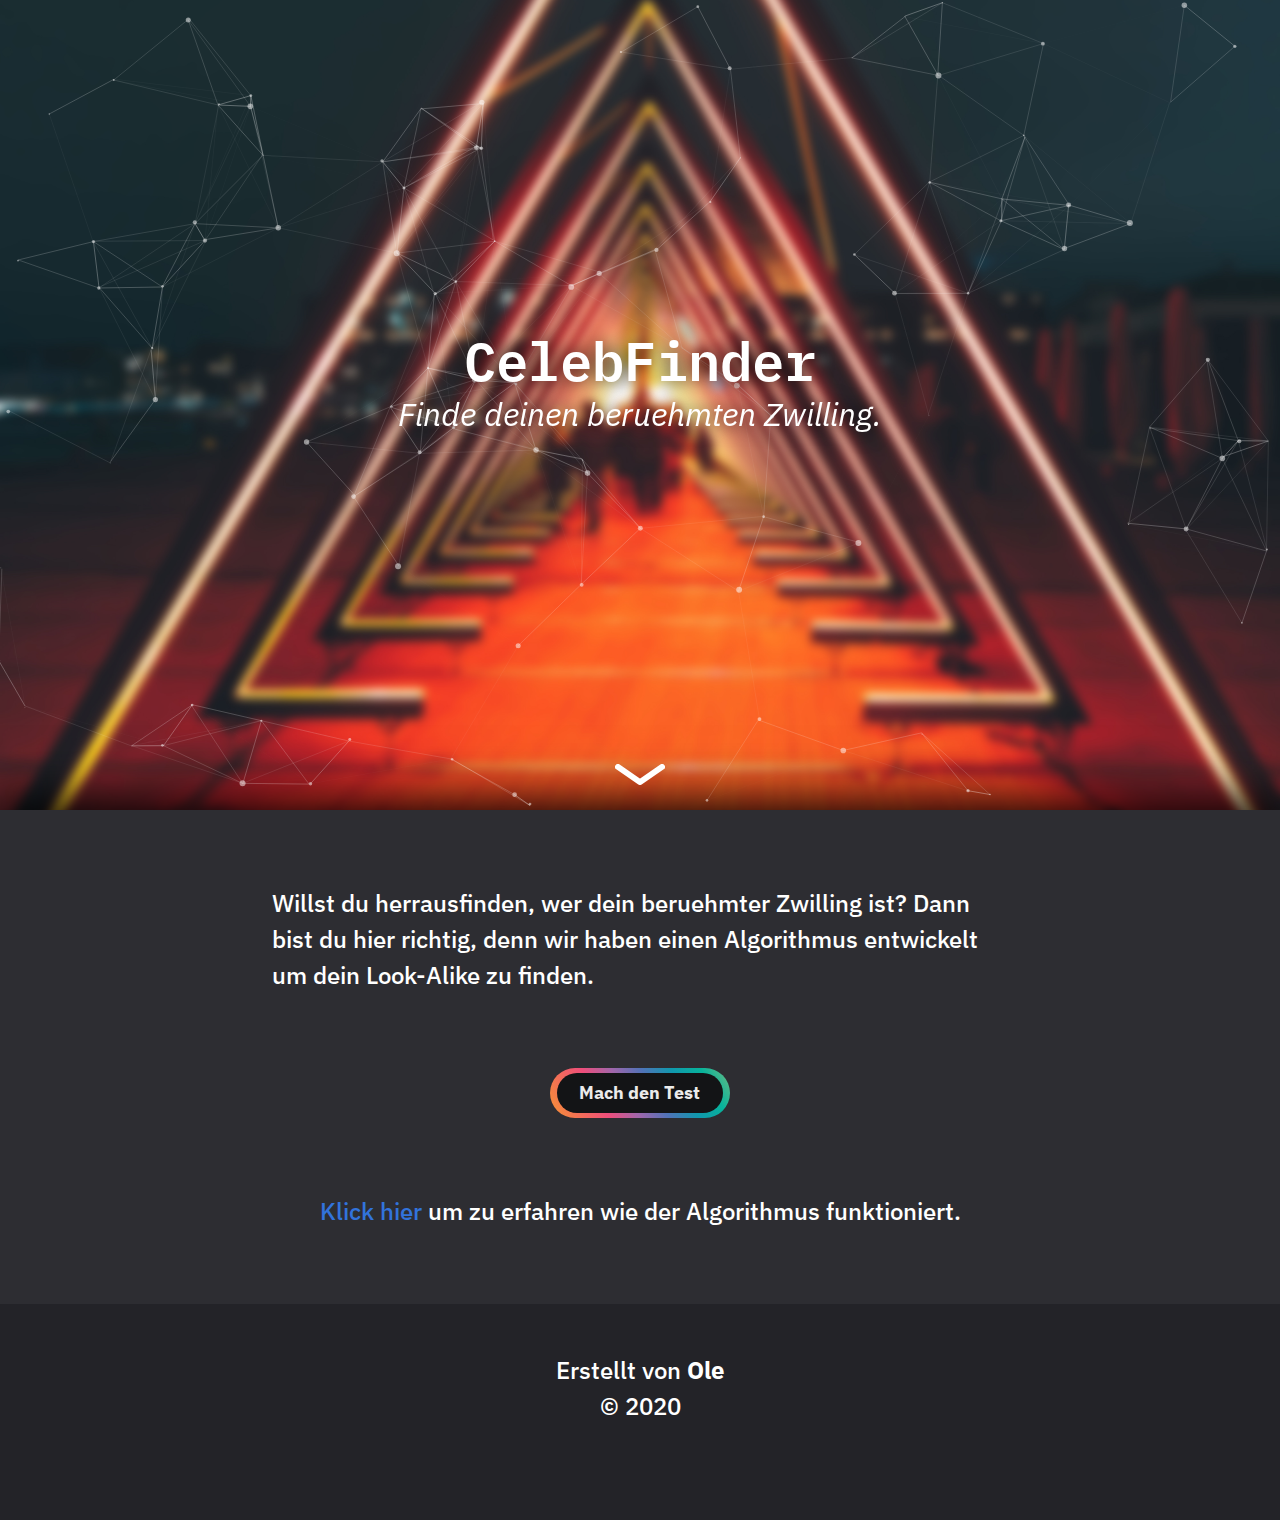
==== index.html @ ffbeaa55 "Initial commit" ====
<!DOCTYPE html>
<html lang="en">
<head>
    <meta charset="UTF-8">
    <meta name="viewport" content="width=device-width, initial-scale=1.0">
    <title>CelebFinder</title>

    <link rel="stylesheet" href="css/lib/bulma.min.css">
    <link rel="stylesheet" href="css/lib/dark.min.css">
    <link rel="stylesheet" href="css/header.css">
    <link rel="stylesheet" href="css/main.css">
    <link rel="stylesheet" href="css/button.css">
</head>
<body>
    <div class="container-header">
        <div class="particles" id="particles"></div>

        <div class="header has-text-centered">
            <h1 class="title">CelebFinder</h1>
            <h2 class="subtitle">Finde deinen beruehmten Zwilling.</h2>
        </div>

        <img class="arrow" src="img/arrow.svg" width="50px">
    </div>

    <a id="main"></a>
    <div class="main">
        <div class="container is-fluid">

            <p>
                Willst du herrausfinden, wer dein beruehmter Zwilling ist?
                Dann bist du hier richtig, denn wir haben einen Algorithmus entwickelt um dein Look-Alike zu finden.
                <!-- TODO: mehr Text schreiben -->
            </p>

            <div class="button-container">
                <a href="test.html#main">
                    <div class="fancy-button machdentest"></div>
                </a>
            </div>

            <p style="text-align: center;">
                <a href="about.html#main">Klick hier</a> um zu erfahren wie der Algorithmus funktioniert.
            </p>

        </div>


    </div>

    <div class="footer">
        <div class="content has-text-centered">
            Erstellt von <b>Ole</b><br>
            &#169; 2020
        </div>
    </div>

    <script src="js/lib/jquery.min.js"></script>
    <script src="js/lib/seedrandom.min.js"></script>
    <script src="js/lib/sweetalert2.min.js"></script>
    <script src="js/lib/particles.min.js"></script>
    <script src="js/lib/granim.min.js"></script>
    <script src="js/app.js"></script>
</body>
</html>
---- css/lib/dark.min.css ----
.swal2-popup.swal2-toast{flex-direction:row;align-items:center;width:auto;padding:.625em;overflow-y:hidden;background:#19191a;box-shadow:0 0 .625em #d9d9d9}.swal2-popup.swal2-toast .swal2-header{flex-direction:row}.swal2-popup.swal2-toast .swal2-title{flex-grow:1;justify-content:flex-start;margin:0 .6em;font-size:1em}.swal2-popup.swal2-toast .swal2-footer{margin:.5em 0 0;padding:.5em 0 0;font-size:.8em}.swal2-popup.swal2-toast .swal2-close{position:static;width:.8em;height:.8em;line-height:.8}.swal2-popup.swal2-toast .swal2-content{justify-content:flex-start;font-size:1em}.swal2-popup.swal2-toast .swal2-icon{width:2em;min-width:2em;height:2em;margin:0}.swal2-popup.swal2-toast .swal2-icon .swal2-icon-content{display:flex;align-items:center;font-size:1.8em;font-weight:700}@media all and (-ms-high-contrast:none),(-ms-high-contrast:active){.swal2-popup.swal2-toast .swal2-icon .swal2-icon-content{font-size:.25em}}.swal2-popup.swal2-toast .swal2-icon.swal2-success .swal2-success-ring{width:2em;height:2em}.swal2-popup.swal2-toast .swal2-icon.swal2-error [class^=swal2-x-mark-line]{top:.875em;width:1.375em}.swal2-popup.swal2-toast .swal2-icon.swal2-error [class^=swal2-x-mark-line][class$=left]{left:.3125em}.swal2-popup.swal2-toast .swal2-icon.swal2-error [class^=swal2-x-mark-line][class$=right]{right:.3125em}.swal2-popup.swal2-toast .swal2-actions{flex-basis:auto!important;width:auto;height:auto;margin:0 .3125em}.swal2-popup.swal2-toast .swal2-styled{margin:0 .3125em;padding:.3125em .625em;font-size:1em}.swal2-popup.swal2-toast .swal2-styled:focus{box-shadow:0 0 0 1px #19191a,0 0 0 3px rgba(63,126,188,.4)}.swal2-popup.swal2-toast .swal2-success{border-color:#a5dc86}.swal2-popup.swal2-toast .swal2-success [class^=swal2-success-circular-line]{position:absolute;width:1.6em;height:3em;transform:rotate(45deg);border-radius:50%}.swal2-popup.swal2-toast .swal2-success [class^=swal2-success-circular-line][class$=left]{top:-.8em;left:-.5em;transform:rotate(-45deg);transform-origin:2em 2em;border-radius:4em 0 0 4em}.swal2-popup.swal2-toast .swal2-success [class^=swal2-success-circular-line][class$=right]{top:-.25em;left:.9375em;transform-origin:0 1.5em;border-radius:0 4em 4em 0}.swal2-popup.swal2-toast .swal2-success .swal2-success-ring{width:2em;height:2em}.swal2-popup.swal2-toast .swal2-success .swal2-success-fix{top:0;left:.4375em;width:.4375em;height:2.6875em}.swal2-popup.swal2-toast .swal2-success [class^=swal2-success-line]{height:.3125em}.swal2-popup.swal2-toast .swal2-success [class^=swal2-success-line][class$=tip]{top:1.125em;left:.1875em;width:.75em}.swal2-popup.swal2-toast .swal2-success [class^=swal2-success-line][class$=long]{top:.9375em;right:.1875em;width:1.375em}.swal2-popup.swal2-toast .swal2-success.swal2-icon-show .swal2-success-line-tip{-webkit-animation:swal2-toast-animate-success-line-tip .75s;animation:swal2-toast-animate-success-line-tip .75s}.swal2-popup.swal2-toast .swal2-success.swal2-icon-show .swal2-success-line-long{-webkit-animation:swal2-toast-animate-success-line-long .75s;animation:swal2-toast-animate-success-line-long .75s}.swal2-popup.swal2-toast.swal2-show{-webkit-animation:swal2-toast-show .5s;animation:swal2-toast-show .5s}.swal2-popup.swal2-toast.swal2-hide{-webkit-animation:swal2-toast-hide .1s forwards;animation:swal2-toast-hide .1s forwards}.swal2-container{display:flex;position:fixed;z-index:1060;top:0;right:0;bottom:0;left:0;flex-direction:row;align-items:center;justify-content:center;padding:.625em;overflow-x:hidden;transition:background-color .1s;-webkit-overflow-scrolling:touch}.swal2-container.swal2-backdrop-show{background:rgba(25,25,26,.75)}.swal2-container.swal2-backdrop-hide{background:0 0!important}.swal2-container.swal2-top{align-items:flex-start}.swal2-container.swal2-top-left,.swal2-container.swal2-top-start{align-items:flex-start;justify-content:flex-start}.swal2-container.swal2-top-end,.swal2-container.swal2-top-right{align-items:flex-start;justify-content:flex-end}.swal2-container.swal2-center{align-items:center}.swal2-container.swal2-center-left,.swal2-container.swal2-center-start{align-items:center;justify-content:flex-start}.swal2-container.swal2-center-end,.swal2-container.swal2-center-right{align-items:center;justify-content:flex-end}.swal2-container.swal2-bottom{align-items:flex-end}.swal2-container.swal2-bottom-left,.swal2-container.swal2-bottom-start{align-items:flex-end;justify-content:flex-start}.swal2-container.swal2-bottom-end,.swal2-container.swal2-bottom-right{align-items:flex-end;justify-content:flex-end}.swal2-container.swal2-bottom-end>:first-child,.swal2-container.swal2-bottom-left>:first-child,.swal2-container.swal2-bottom-right>:first-child,.swal2-container.swal2-bottom-start>:first-child,.swal2-container.swal2-bottom>:first-child{margin-top:auto}.swal2-container.swal2-grow-fullscreen>.swal2-modal{display:flex!important;flex:1;align-self:stretch;justify-content:center}.swal2-container.swal2-grow-row>.swal2-modal{display:flex!important;flex:1;align-content:center;justify-content:center}.swal2-container.swal2-grow-column{flex:1;flex-direction:column}.swal2-container.swal2-grow-column.swal2-bottom,.swal2-container.swal2-grow-column.swal2-center,.swal2-container.swal2-grow-column.swal2-top{align-items:center}.swal2-container.swal2-grow-column.swal2-bottom-left,.swal2-container.swal2-grow-column.swal2-bottom-start,.swal2-container.swal2-grow-column.swal2-center-left,.swal2-container.swal2-grow-column.swal2-center-start,.swal2-container.swal2-grow-column.swal2-top-left,.swal2-container.swal2-grow-column.swal2-top-start{align-items:flex-start}.swal2-container.swal2-grow-column.swal2-bottom-end,.swal2-container.swal2-grow-column.swal2-bottom-right,.swal2-container.swal2-grow-column.swal2-center-end,.swal2-container.swal2-grow-column.swal2-center-right,.swal2-container.swal2-grow-column.swal2-top-end,.swal2-container.swal2-grow-column.swal2-top-right{align-items:flex-end}.swal2-container.swal2-grow-column>.swal2-modal{display:flex!important;flex:1;align-content:center;justify-content:center}.swal2-container.swal2-no-transition{transition:none!important}.swal2-container:not(.swal2-top):not(.swal2-top-start):not(.swal2-top-end):not(.swal2-top-left):not(.swal2-top-right):not(.swal2-center-start):not(.swal2-center-end):not(.swal2-center-left):not(.swal2-center-right):not(.swal2-bottom):not(.swal2-bottom-start):not(.swal2-bottom-end):not(.swal2-bottom-left):not(.swal2-bottom-right):not(.swal2-grow-fullscreen)>.swal2-modal{margin:auto}@media all and (-ms-high-contrast:none),(-ms-high-contrast:active){.swal2-container .swal2-modal{margin:0!important}}.swal2-popup{display:none;position:relative;box-sizing:border-box;flex-direction:column;justify-content:center;width:32em;max-width:100%;padding:1.25em;border:none;border-radius:.3125em;background:#19191a;font-family:inherit;font-size:1rem}.swal2-popup:focus{outline:0}.swal2-popup.swal2-loading{overflow-y:hidden}.swal2-header{display:flex;flex-direction:column;align-items:center}.swal2-title{position:relative;max-width:100%;margin:0 0 .4em;padding:0;color:#e1e1e1;font-size:1.875em;font-weight:600;text-align:center;text-transform:none;word-wrap:break-word}.swal2-actions{display:flex;z-index:1;flex-wrap:wrap;align-items:center;justify-content:center;width:100%;margin:1.25em auto 0}.swal2-actions:not(.swal2-loading) .swal2-styled[disabled]{opacity:.4}.swal2-actions:not(.swal2-loading) .swal2-styled:hover{background-image:linear-gradient(rgba(0,0,0,.1),rgba(0,0,0,.1))}.swal2-actions:not(.swal2-loading) .swal2-styled:active{background-image:linear-gradient(rgba(0,0,0,.2),rgba(0,0,0,.2))}.swal2-actions.swal2-loading .swal2-styled.swal2-confirm{box-sizing:border-box;width:2.5em;height:2.5em;margin:.46875em;padding:0;-webkit-animation:swal2-rotate-loading 1.5s linear 0s infinite normal;animation:swal2-rotate-loading 1.5s linear 0s infinite normal;border:.25em solid transparent;border-radius:100%;border-color:transparent;background-color:transparent!important;color:transparent;cursor:default;-webkit-user-select:none;-moz-user-select:none;-ms-user-select:none;user-select:none}.swal2-actions.swal2-loading .swal2-styled.swal2-cancel{margin-right:30px;margin-left:30px}.swal2-actions.swal2-loading :not(.swal2-styled).swal2-confirm::after{content:'';display:inline-block;width:15px;height:15px;margin-left:5px;-webkit-animation:swal2-rotate-loading 1.5s linear 0s infinite normal;animation:swal2-rotate-loading 1.5s linear 0s infinite normal;border:3px solid #999;border-radius:50%;border-right-color:transparent;box-shadow:1px 1px 1px #fff}.swal2-styled{margin:.3125em;padding:.625em 2em;box-shadow:none;font-weight:500}.swal2-styled:not([disabled]){cursor:pointer}.swal2-styled.swal2-confirm{border:0;border-radius:.25em;background:initial;background-color:#3085d6;color:#fff;font-size:1.0625em}.swal2-styled.swal2-cancel{border:0;border-radius:.25em;background:initial;background-color:#aaa;color:#fff;font-size:1.0625em}.swal2-styled:focus{outline:0;box-shadow:0 0 0 1px #19191a,0 0 0 3px rgba(63,126,188,.4)}.swal2-styled::-moz-focus-inner{border:0}.swal2-footer{justify-content:center;margin:1.25em 0 0;padding:1em 0 0;border-top:1px solid #555;color:#bbb;font-size:1em}.swal2-timer-progress-bar-container{position:absolute;right:0;bottom:0;left:0;height:.25em;overflow:hidden;border-bottom-right-radius:.3125em;border-bottom-left-radius:.3125em}.swal2-timer-progress-bar{width:100%;height:.25em;background:rgba(225,225,225,.6)}.swal2-image{max-width:100%;margin:1.25em auto}.swal2-close{position:absolute;z-index:2;top:0;right:0;align-items:center;justify-content:center;width:1.2em;height:1.2em;padding:0;overflow:hidden;transition:color .1s ease-out;border:none;border-radius:0;outline:initial;background:0 0;color:#ccc;font-family:serif;font-size:2.5em;line-height:1.2;cursor:pointer}.swal2-close:hover{transform:none;background:0 0;color:#f27474}.swal2-close::-moz-focus-inner{border:0}.swal2-content{z-index:1;justify-content:center;margin:0;padding:0;color:#e1e1e1;font-size:1.125em;font-weight:400;line-height:normal;text-align:center;word-wrap:break-word}.swal2-checkbox,.swal2-file,.swal2-input,.swal2-radio,.swal2-select,.swal2-textarea{margin:1em auto}.swal2-file,.swal2-input,.swal2-textarea{box-sizing:border-box;width:100%;transition:border-color .3s,box-shadow .3s;border:1px solid #d9d9d9;border-radius:.1875em;background:#323234;box-shadow:inset 0 1px 1px rgba(0,0,0,.06);color:#e1e1e1;font-size:1.125em}.swal2-file.swal2-inputerror,.swal2-input.swal2-inputerror,.swal2-textarea.swal2-inputerror{border-color:#f27474!important;box-shadow:0 0 2px #f27474!important}.swal2-file:focus,.swal2-input:focus,.swal2-textarea:focus{border:1px solid #b4dbed;outline:0;box-shadow:0 0 3px #c4e6f5}.swal2-file::-webkit-input-placeholder,.swal2-input::-webkit-input-placeholder,.swal2-textarea::-webkit-input-placeholder{color:#ccc}.swal2-file::-moz-placeholder,.swal2-input::-moz-placeholder,.swal2-textarea::-moz-placeholder{color:#ccc}.swal2-file:-ms-input-placeholder,.swal2-input:-ms-input-placeholder,.swal2-textarea:-ms-input-placeholder{color:#ccc}.swal2-file::-ms-input-placeholder,.swal2-input::-ms-input-placeholder,.swal2-textarea::-ms-input-placeholder{color:#ccc}.swal2-file::placeholder,.swal2-input::placeholder,.swal2-textarea::placeholder{color:#ccc}.swal2-range{margin:1em auto;background:#19191a}.swal2-range input{width:80%}.swal2-range output{width:20%;color:#e1e1e1;font-weight:600;text-align:center}.swal2-range input,.swal2-range output{height:2.625em;padding:0;font-size:1.125em;line-height:2.625em}.swal2-input{height:2.625em;padding:0 .75em}.swal2-input[type=number]{max-width:10em}.swal2-file{background:#323234;font-size:1.125em}.swal2-textarea{height:6.75em;padding:.75em}.swal2-select{min-width:50%;max-width:100%;padding:.375em .625em;background:#323234;color:#e1e1e1;font-size:1.125em}.swal2-checkbox,.swal2-radio{align-items:center;justify-content:center;background:#19191a;color:#e1e1e1}.swal2-checkbox label,.swal2-radio label{margin:0 .6em;font-size:1.125em}.swal2-checkbox input,.swal2-radio input{margin:0 .4em}.swal2-validation-message{display:none;align-items:center;justify-content:center;padding:.625em;overflow:hidden;background:#323234;color:#e1e1e1;font-size:1em;font-weight:300}.swal2-validation-message::before{content:'!';display:inline-block;width:1.5em;min-width:1.5em;height:1.5em;margin:0 .625em;border-radius:50%;background-color:#f27474;color:#fff;font-weight:600;line-height:1.5em;text-align:center}.swal2-icon{position:relative;box-sizing:content-box;justify-content:center;width:5em;height:5em;margin:1.25em auto 1.875em;border:.25em solid transparent;border-radius:50%;font-family:inherit;line-height:5em;cursor:default;-webkit-user-select:none;-moz-user-select:none;-ms-user-select:none;user-select:none}.swal2-icon .swal2-icon-content{display:flex;align-items:center;font-size:3.75em}.swal2-icon.swal2-error{border-color:#f27474;color:#f27474}.swal2-icon.swal2-error .swal2-x-mark{position:relative;flex-grow:1}.swal2-icon.swal2-error [class^=swal2-x-mark-line]{display:block;position:absolute;top:2.3125em;width:2.9375em;height:.3125em;border-radius:.125em;background-color:#f27474}.swal2-icon.swal2-error [class^=swal2-x-mark-line][class$=left]{left:1.0625em;transform:rotate(45deg)}.swal2-icon.swal2-error [class^=swal2-x-mark-line][class$=right]{right:1em;transform:rotate(-45deg)}.swal2-icon.swal2-error.swal2-icon-show{-webkit-animation:swal2-animate-error-icon .5s;animation:swal2-animate-error-icon .5s}.swal2-icon.swal2-error.swal2-icon-show .swal2-x-mark{-webkit-animation:swal2-animate-error-x-mark .5s;animation:swal2-animate-error-x-mark .5s}.swal2-icon.swal2-warning{border-color:#facea8;color:#f8bb86}.swal2-icon.swal2-info{border-color:#9de0f6;color:#3fc3ee}.swal2-icon.swal2-question{border-color:#c9dae1;color:#87adbd}.swal2-icon.swal2-success{border-color:#a5dc86;color:#a5dc86}.swal2-icon.swal2-success [class^=swal2-success-circular-line]{position:absolute;width:3.75em;height:7.5em;transform:rotate(45deg);border-radius:50%}.swal2-icon.swal2-success [class^=swal2-success-circular-line][class$=left]{top:-.4375em;left:-2.0635em;transform:rotate(-45deg);transform-origin:3.75em 3.75em;border-radius:7.5em 0 0 7.5em}.swal2-icon.swal2-success [class^=swal2-success-circular-line][class$=right]{top:-.6875em;left:1.875em;transform:rotate(-45deg);transform-origin:0 3.75em;border-radius:0 7.5em 7.5em 0}.swal2-icon.swal2-success .swal2-success-ring{position:absolute;z-index:2;top:-.25em;left:-.25em;box-sizing:content-box;width:100%;height:100%;border:.25em solid rgba(165,220,134,.3);border-radius:50%}.swal2-icon.swal2-success .swal2-success-fix{position:absolute;z-index:1;top:.5em;left:1.625em;width:.4375em;height:5.625em;transform:rotate(-45deg)}.swal2-icon.swal2-success [class^=swal2-success-line]{display:block;position:absolute;z-index:2;height:.3125em;border-radius:.125em;background-color:#a5dc86}.swal2-icon.swal2-success [class^=swal2-success-line][class$=tip]{top:2.875em;left:.8125em;width:1.5625em;transform:rotate(45deg)}.swal2-icon.swal2-success [class^=swal2-success-line][class$=long]{top:2.375em;right:.5em;width:2.9375em;transform:rotate(-45deg)}.swal2-icon.swal2-success.swal2-icon-show .swal2-success-line-tip{-webkit-animation:swal2-animate-success-line-tip .75s;animation:swal2-animate-success-line-tip .75s}.swal2-icon.swal2-success.swal2-icon-show .swal2-success-line-long{-webkit-animation:swal2-animate-success-line-long .75s;animation:swal2-animate-success-line-long .75s}.swal2-icon.swal2-success.swal2-icon-show .swal2-success-circular-line-right{-webkit-animation:swal2-rotate-success-circular-line 4.25s ease-in;animation:swal2-rotate-success-circular-line 4.25s ease-in}.swal2-progress-steps{align-items:center;margin:0 0 1.25em;padding:0;background:inherit;font-weight:600}.swal2-progress-steps li{display:inline-block;position:relative}.swal2-progress-steps .swal2-progress-step{z-index:20;width:2em;height:2em;border-radius:2em;background:#3085d6;color:#fff;line-height:2em;text-align:center}.swal2-progress-steps .swal2-progress-step.swal2-active-progress-step{background:#3085d6}.swal2-progress-steps .swal2-progress-step.swal2-active-progress-step~.swal2-progress-step{background:#58585b;color:#fff}.swal2-progress-steps .swal2-progress-step.swal2-active-progress-step~.swal2-progress-step-line{background:#58585b}.swal2-progress-steps .swal2-progress-step-line{z-index:10;width:2.5em;height:.4em;margin:0 -1px;background:#3085d6}[class^=swal2]{-webkit-tap-highlight-color:transparent}.swal2-show{-webkit-animation:swal2-show .3s;animation:swal2-show .3s}.swal2-hide{-webkit-animation:swal2-hide .15s forwards;animation:swal2-hide .15s forwards}.swal2-noanimation{transition:none}.swal2-scrollbar-measure{position:absolute;top:-9999px;width:50px;height:50px;overflow:scroll}.swal2-rtl .swal2-close{right:auto;left:0}.swal2-rtl .swal2-timer-progress-bar{right:0;left:auto}@supports (-ms-accelerator:true){.swal2-range input{width:100%!important}.swal2-range output{display:none}}@media all and (-ms-high-contrast:none),(-ms-high-contrast:active){.swal2-range input{width:100%!important}.swal2-range output{display:none}}@-moz-document url-prefix(){.swal2-close:focus{outline:2px solid rgba(63,126,188,.4)}}@-webkit-keyframes swal2-toast-show{0%{transform:translateY(-.625em) rotateZ(2deg)}33%{transform:translateY(0) rotateZ(-2deg)}66%{transform:translateY(.3125em) rotateZ(2deg)}100%{transform:translateY(0) rotateZ(0)}}@keyframes swal2-toast-show{0%{transform:translateY(-.625em) rotateZ(2deg)}33%{transform:translateY(0) rotateZ(-2deg)}66%{transform:translateY(.3125em) rotateZ(2deg)}100%{transform:translateY(0) rotateZ(0)}}@-webkit-keyframes swal2-toast-hide{100%{transform:rotateZ(1deg);opacity:0}}@keyframes swal2-toast-hide{100%{transform:rotateZ(1deg);opacity:0}}@-webkit-keyframes swal2-toast-animate-success-line-tip{0%{top:.5625em;left:.0625em;width:0}54%{top:.125em;left:.125em;width:0}70%{top:.625em;left:-.25em;width:1.625em}84%{top:1.0625em;left:.75em;width:.5em}100%{top:1.125em;left:.1875em;width:.75em}}@keyframes swal2-toast-animate-success-line-tip{0%{top:.5625em;left:.0625em;width:0}54%{top:.125em;left:.125em;width:0}70%{top:.625em;left:-.25em;width:1.625em}84%{top:1.0625em;left:.75em;width:.5em}100%{top:1.125em;left:.1875em;width:.75em}}@-webkit-keyframes swal2-toast-animate-success-line-long{0%{top:1.625em;right:1.375em;width:0}65%{top:1.25em;right:.9375em;width:0}84%{top:.9375em;right:0;width:1.125em}100%{top:.9375em;right:.1875em;width:1.375em}}@keyframes swal2-toast-animate-success-line-long{0%{top:1.625em;right:1.375em;width:0}65%{top:1.25em;right:.9375em;width:0}84%{top:.9375em;right:0;width:1.125em}100%{top:.9375em;right:.1875em;width:1.375em}}@-webkit-keyframes swal2-show{0%{transform:scale(.7)}45%{transform:scale(1.05)}80%{transform:scale(.95)}100%{transform:scale(1)}}@keyframes swal2-show{0%{transform:scale(.7)}45%{transform:scale(1.05)}80%{transform:scale(.95)}100%{transform:scale(1)}}@-webkit-keyframes swal2-hide{0%{transform:scale(1);opacity:1}100%{transform:scale(.5);opacity:0}}@keyframes swal2-hide{0%{transform:scale(1);opacity:1}100%{transform:scale(.5);opacity:0}}@-webkit-keyframes swal2-animate-success-line-tip{0%{top:1.1875em;left:.0625em;width:0}54%{top:1.0625em;left:.125em;width:0}70%{top:2.1875em;left:-.375em;width:3.125em}84%{top:3em;left:1.3125em;width:1.0625em}100%{top:2.8125em;left:.8125em;width:1.5625em}}@keyframes swal2-animate-success-line-tip{0%{top:1.1875em;left:.0625em;width:0}54%{top:1.0625em;left:.125em;width:0}70%{top:2.1875em;left:-.375em;width:3.125em}84%{top:3em;left:1.3125em;width:1.0625em}100%{top:2.8125em;left:.8125em;width:1.5625em}}@-webkit-keyframes swal2-animate-success-line-long{0%{top:3.375em;right:2.875em;width:0}65%{top:3.375em;right:2.875em;width:0}84%{top:2.1875em;right:0;width:3.4375em}100%{top:2.375em;right:.5em;width:2.9375em}}@keyframes swal2-animate-success-line-long{0%{top:3.375em;right:2.875em;width:0}65%{top:3.375em;right:2.875em;width:0}84%{top:2.1875em;right:0;width:3.4375em}100%{top:2.375em;right:.5em;width:2.9375em}}@-webkit-keyframes swal2-rotate-success-circular-line{0%{transform:rotate(-45deg)}5%{transform:rotate(-45deg)}12%{transform:rotate(-405deg)}100%{transform:rotate(-405deg)}}@keyframes swal2-rotate-success-circular-line{0%{transform:rotate(-45deg)}5%{transform:rotate(-45deg)}12%{transform:rotate(-405deg)}100%{transform:rotate(-405deg)}}@-webkit-keyframes swal2-animate-error-x-mark{0%{margin-top:1.625em;transform:scale(.4);opacity:0}50%{margin-top:1.625em;transform:scale(.4);opacity:0}80%{margin-top:-.375em;transform:scale(1.15)}100%{margin-top:0;transform:scale(1);opacity:1}}@keyframes swal2-animate-error-x-mark{0%{margin-top:1.625em;transform:scale(.4);opacity:0}50%{margin-top:1.625em;transform:scale(.4);opacity:0}80%{margin-top:-.375em;transform:scale(1.15)}100%{margin-top:0;transform:scale(1);opacity:1}}@-webkit-keyframes swal2-animate-error-icon{0%{transform:rotateX(100deg);opacity:0}100%{transform:rotateX(0);opacity:1}}@keyframes swal2-animate-error-icon{0%{transform:rotateX(100deg);opacity:0}100%{transform:rotateX(0);opacity:1}}@-webkit-keyframes swal2-rotate-loading{0%{transform:rotate(0)}100%{transform:rotate(360deg)}}@keyframes swal2-rotate-loading{0%{transform:rotate(0)}100%{transform:rotate(360deg)}}body.swal2-shown:not(.swal2-no-backdrop):not(.swal2-toast-shown){overflow:hidden}body.swal2-height-auto{height:auto!important}body.swal2-no-backdrop .swal2-container{top:auto;right:auto;bottom:auto;left:auto;max-width:calc(100% - .625em * 2);background-color:transparent!important}body.swal2-no-backdrop .swal2-container>.swal2-modal{box-shadow:0 0 10px rgba(25,25,26,.75)}body.swal2-no-backdrop .swal2-container.swal2-top{top:0;left:50%;transform:translateX(-50%)}body.swal2-no-backdrop .swal2-container.swal2-top-left,body.swal2-no-backdrop .swal2-container.swal2-top-start{top:0;left:0}body.swal2-no-backdrop .swal2-container.swal2-top-end,body.swal2-no-backdrop .swal2-container.swal2-top-right{top:0;right:0}body.swal2-no-backdrop .swal2-container.swal2-center{top:50%;left:50%;transform:translate(-50%,-50%)}body.swal2-no-backdrop .swal2-container.swal2-center-left,body.swal2-no-backdrop .swal2-container.swal2-center-start{top:50%;left:0;transform:translateY(-50%)}body.swal2-no-backdrop .swal2-container.swal2-center-end,body.swal2-no-backdrop .swal2-container.swal2-center-right{top:50%;right:0;transform:translateY(-50%)}body.swal2-no-backdrop .swal2-container.swal2-bottom{bottom:0;left:50%;transform:translateX(-50%)}body.swal2-no-backdrop .swal2-container.swal2-bottom-left,body.swal2-no-backdrop .swal2-container.swal2-bottom-start{bottom:0;left:0}body.swal2-no-backdrop .swal2-container.swal2-bottom-end,body.swal2-no-backdrop .swal2-container.swal2-bottom-right{right:0;bottom:0}@media print{body.swal2-shown:not(.swal2-no-backdrop):not(.swal2-toast-shown){overflow-y:scroll!important}body.swal2-shown:not(.swal2-no-backdrop):not(.swal2-toast-shown)>[aria-hidden=true]{display:none}body.swal2-shown:not(.swal2-no-backdrop):not(.swal2-toast-shown) .swal2-container{position:static!important}}body.swal2-toast-shown .swal2-container{background-color:transparent}body.swal2-toast-shown .swal2-container.swal2-top{top:0;right:auto;bottom:auto;left:50%;transform:translateX(-50%)}body.swal2-toast-shown .swal2-container.swal2-top-end,body.swal2-toast-shown .swal2-container.swal2-top-right{top:0;right:0;bottom:auto;left:auto}body.swal2-toast-shown .swal2-container.swal2-top-left,body.swal2-toast-shown .swal2-container.swal2-top-start{top:0;right:auto;bottom:auto;left:0}body.swal2-toast-shown .swal2-container.swal2-center-left,body.swal2-toast-shown .swal2-container.swal2-center-start{top:50%;right:auto;bottom:auto;left:0;transform:translateY(-50%)}body.swal2-toast-shown .swal2-container.swal2-center{top:50%;right:auto;bottom:auto;left:50%;transform:translate(-50%,-50%)}body.swal2-toast-shown .swal2-container.swal2-center-end,body.swal2-toast-shown .swal2-container.swal2-center-right{top:50%;right:0;bottom:auto;left:auto;transform:translateY(-50%)}body.swal2-toast-shown .swal2-container.swal2-bottom-left,body.swal2-toast-shown .swal2-container.swal2-bottom-start{top:auto;right:auto;bottom:0;left:0}body.swal2-toast-shown .swal2-container.swal2-bottom{top:auto;right:auto;bottom:0;left:50%;transform:translateX(-50%)}body.swal2-toast-shown .swal2-container.swal2-bottom-end,body.swal2-toast-shown .swal2-container.swal2-bottom-right{top:auto;right:0;bottom:0;left:auto}body.swal2-toast-column .swal2-toast{flex-direction:column;align-items:stretch}body.swal2-toast-column .swal2-toast .swal2-actions{flex:1;align-self:stretch;height:2.2em;margin-top:.3125em}body.swal2-toast-column .swal2-toast .swal2-loading{justify-content:center}body.swal2-toast-column .swal2-toast .swal2-input{height:2em;margin:.3125em auto;font-size:1em}body.swal2-toast-column .swal2-toast .swal2-validation-message{font-size:1em}
---- css/header.css ----
.container-header {
    width: 100%;
    height: 90vh;

    display: flex;
    flex-direction: column;
    align-items: center;
    justify-content: space-between;

    background-image: url("../img/header_image.jpg");
    background-position: center 55%;
    background-size: cover;
}

.header {
    flex-grow: 1;
    display: flex;
    flex-direction: column;
    align-items: center;
    justify-content: center;
    z-index: 2;
}

.particles {
    width: 100vw;
    height: 90vh;
    position: absolute;
}

@keyframes hover {
    0% {
        transform: translateY(0px);
    }
    50% {
        transform: translateY(-20px);
    }
    100% {
        transform: translateY(0px);
    }
}

.arrow {
    margin-bottom: 25px;
    animation: hover 3s ease-in-out 0s infinite;
}

.title, .subtitle {
    color: white;
    text-shadow: 0px 0px 20px rgb(0, 0, 0);
}

.title {
    font-family: 'IBM Plex Mono', monospace;
    font-size: 6vh;
}

.subtitle {
    font-family: 'IBM Plex Sans', sans-serif;
    font-style: italic;
    font-size: 3.5vh;
}
---- css/main.css ----
@import url('https://fonts.googleapis.com/css2?family=IBM+Plex+Mono:wght@700&family=IBM+Plex+Sans:ital,wght@0,400;0,700;1,400&display=swap');

body {
    color: white;
    font-family: 'IBM Plex Sans', sans-serif;
    font-size: 24px;
    font-weight: 500;
}

p, iframe {
    margin: 25px;
}

.main {
    width: 100%;
    background-color: rgb(45, 45, 50);

    padding-top: 50px;
    padding-bottom: 50px;

    -webkit-box-shadow: 0px 0px 50px 10px rgba(0,0,0,1);
    -moz-box-shadow:    0px 0px 50px 10px rgba(0,0,0,1);
    box-shadow:         0px 0px 50px 10px rgba(0,0,0,1);
}

.container.is-fluid {
    max-width: 850px;
}

.container.is-narrow {
    max-width: 550px;
}

.label {
    color: white;
    font-size: 20px;
}

.input, .select select {
    color: white;
    background-color: rgb(35, 35, 40);

    -webkit-box-shadow: 0px 0px 10px 0px rgba(255,255,255,.2);
    -moz-box-shadow:    0px 0px 10px 0px rgba(255,255,255,.2);
    box-shadow:         0px 0px 10px 0px rgba(255,255,255,.2);
}

.input::placeholder, input::placeholder {
    color: gray;
}

.footer {
    background-color: rgb(35, 35, 40);
}
---- css/button.css ----
.button-container {
    width: 100%;
    padding: 50px;

    display: flex;
    flex-direction: column;
    align-items: center;
    justify-content: center;
}

.fancy-button {
    width: 180px;
    height: 50px;
    border-radius: 180px;
    position: relative;
    background: linear-gradient(
        60deg,
        #f79533,
        #f37055,
        #ef4e7b,
        #a166ab,
        #5073b8,
        #1098ad,
        #07b39b,
        #6fba82
    );
    cursor: pointer;
    line-height: 12px;
}

.fancy-button:before {
    content: "";
    z-index: 1;
    position: absolute;
    display: block;
    width: 80%;
    height: 70%;
    top: 15%;
    left: 10%;
    transition: 0.3s opacity ease-in-out;
    filter: blur(15px);
    opacity: 0;
    background: linear-gradient(
        60deg,
        #f79533,
        #f37055,
        #ef4e7b,
        #a166ab,
        #5073b8,
        #1098ad,
        #07b39b,
        #6fba82
    );
}

.fancy-button:hover:before {
    opacity: 1;
    transition: 0.3s opacity ease-in-out;
    filter: blur(25px);
    background: linear-gradient(
        60deg,
        #f79533,
        #f37055,
        #ef4e7b,
        #a166ab,
        #5073b8,
        #1098ad,
        #07b39b,
        #6fba82
    );
}

.fancy-button:after {
    text-align: center;
    line-height: 40px;
    font-size: 18px;
    color: rgba(235, 235, 235, 1);
    font-weight: bold;
    z-index: 5;
    position: absolute;
    display: block;
    border-radius: 180px;
    width: 92%;
    height: 80%;
    top: 10%;
    left: 4%;
    background-color: rgb(19, 20, 22);
}

.machdentest:after  {
    content: "Mach den Test";
}

.auswerten:after  {
    content: "Auswerten";
}

.back:after  {
    content: "Zurueck";
}
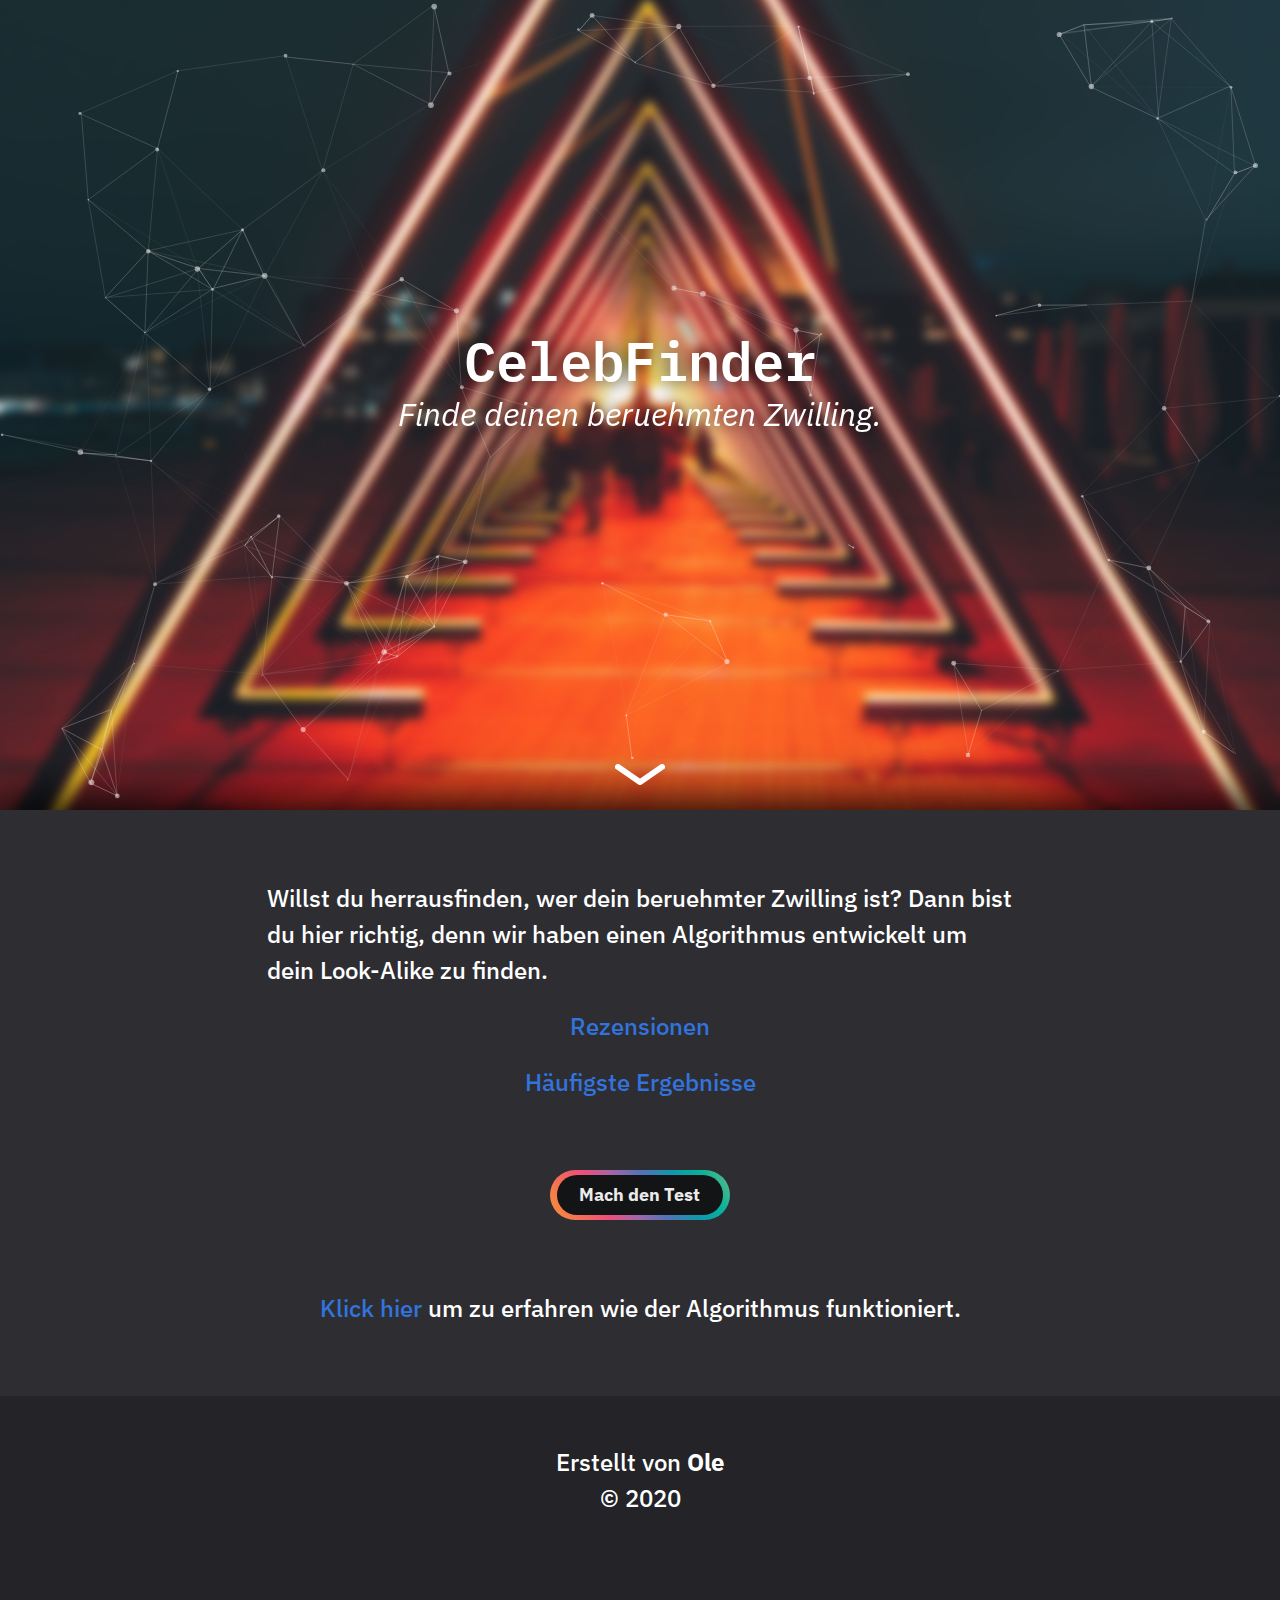
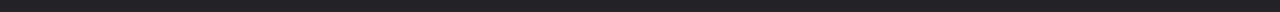
==== commit 1511b265: "Justus patch" ====
--- a/index.html
+++ b/index.html
@@ -33,6 +33,14 @@
                 <!-- TODO: mehr Text schreiben -->
             </p>
 
+            <p class="has-text-centered">
+                <a href="ratings.html#main">Rezensionen</a>
+            </p>
+
+            <p class="has-text-centered">
+                <a href="ranking.html">Häufigste Ergebnisse</a>
+            </p>
+
             <div class="button-container">
                 <a href="test.html#main">
                     <div class="fancy-button machdentest"></div>
--- a/css/main.css
+++ b/css/main.css
@@ -8,7 +8,7 @@
 }
 
 p, iframe {
-    margin: 25px;
+    margin: 20px;
 }
 
 .main {
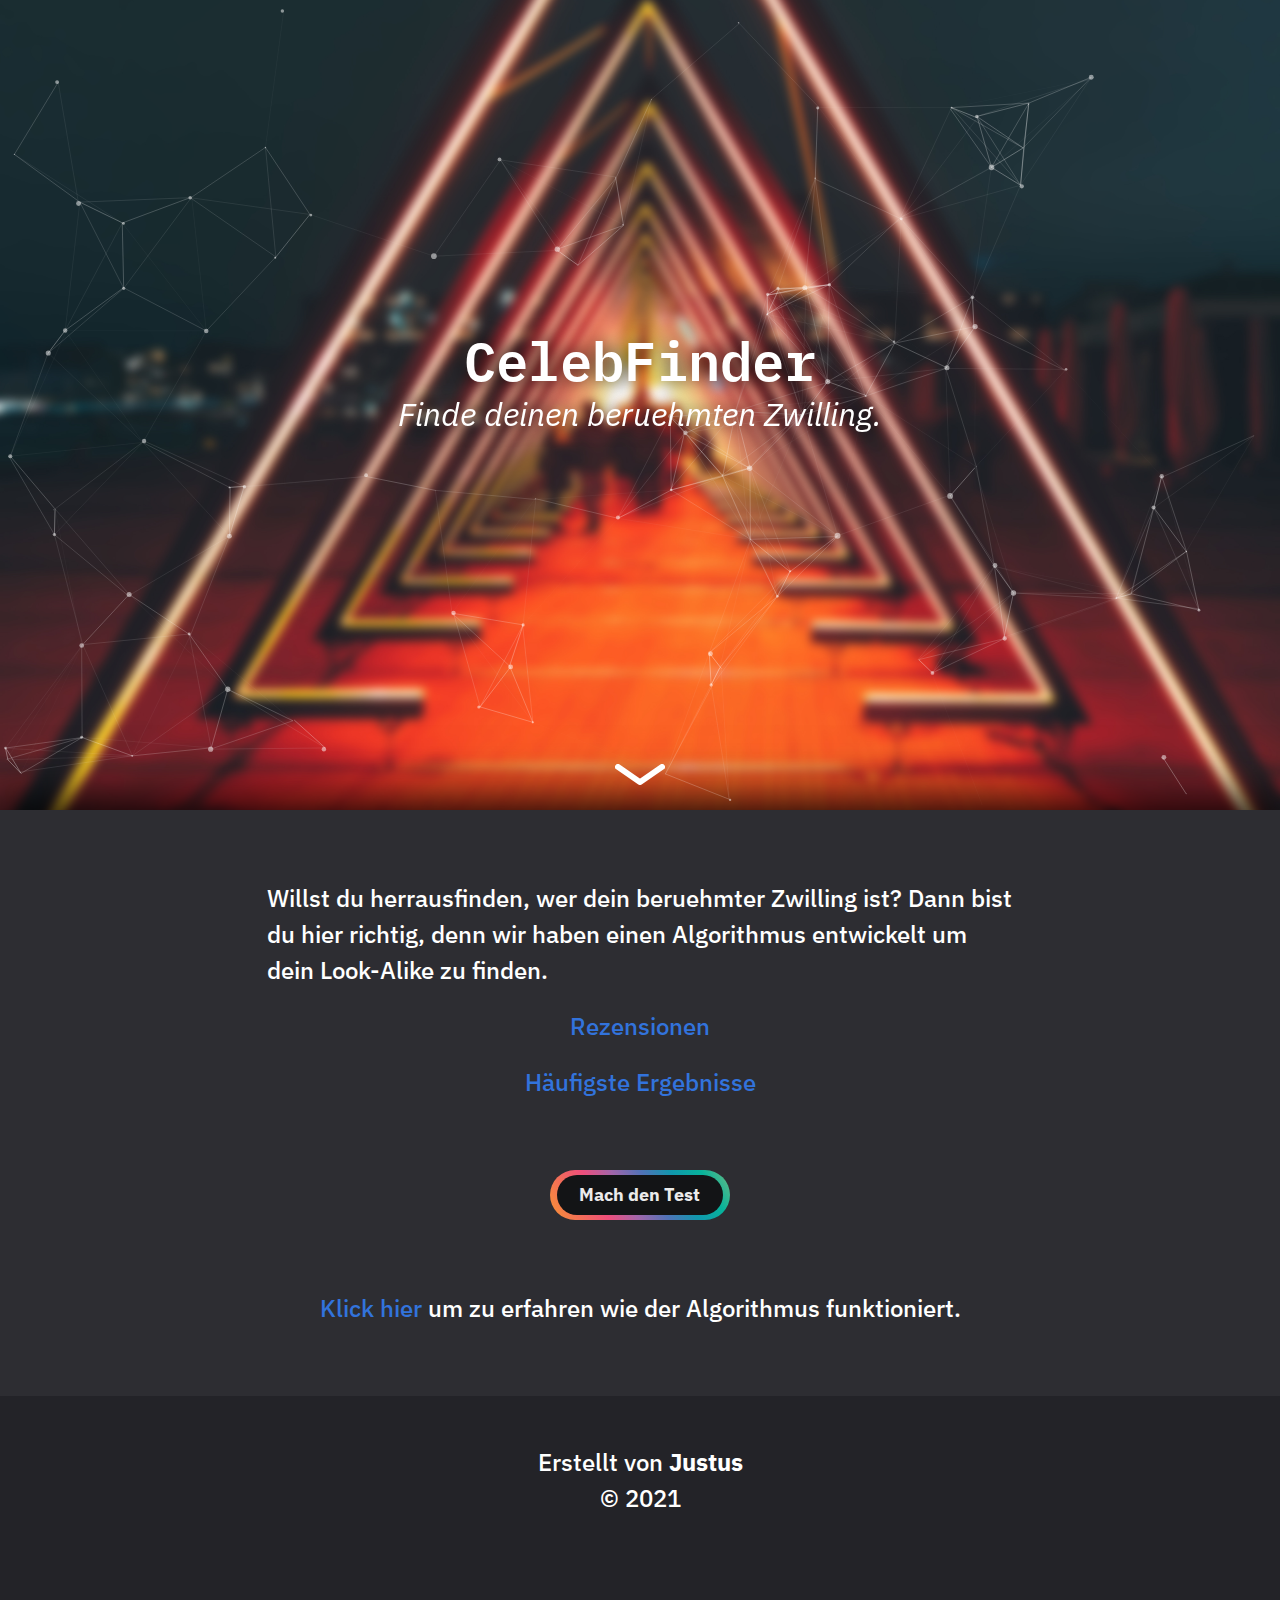
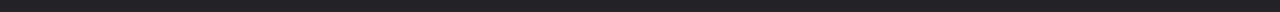
==== commit 7fc48035: "Ole => Justus / 2020 => 2021" ====
--- a/index.html
+++ b/index.html
@@ -58,8 +58,8 @@
 
     <div class="footer">
         <div class="content has-text-centered">
-            Erstellt von <b>Ole</b><br>
-            &#169; 2020
+            Erstellt von <b>Justus</b><br>
+            &#169; 2021
         </div>
     </div>
 
